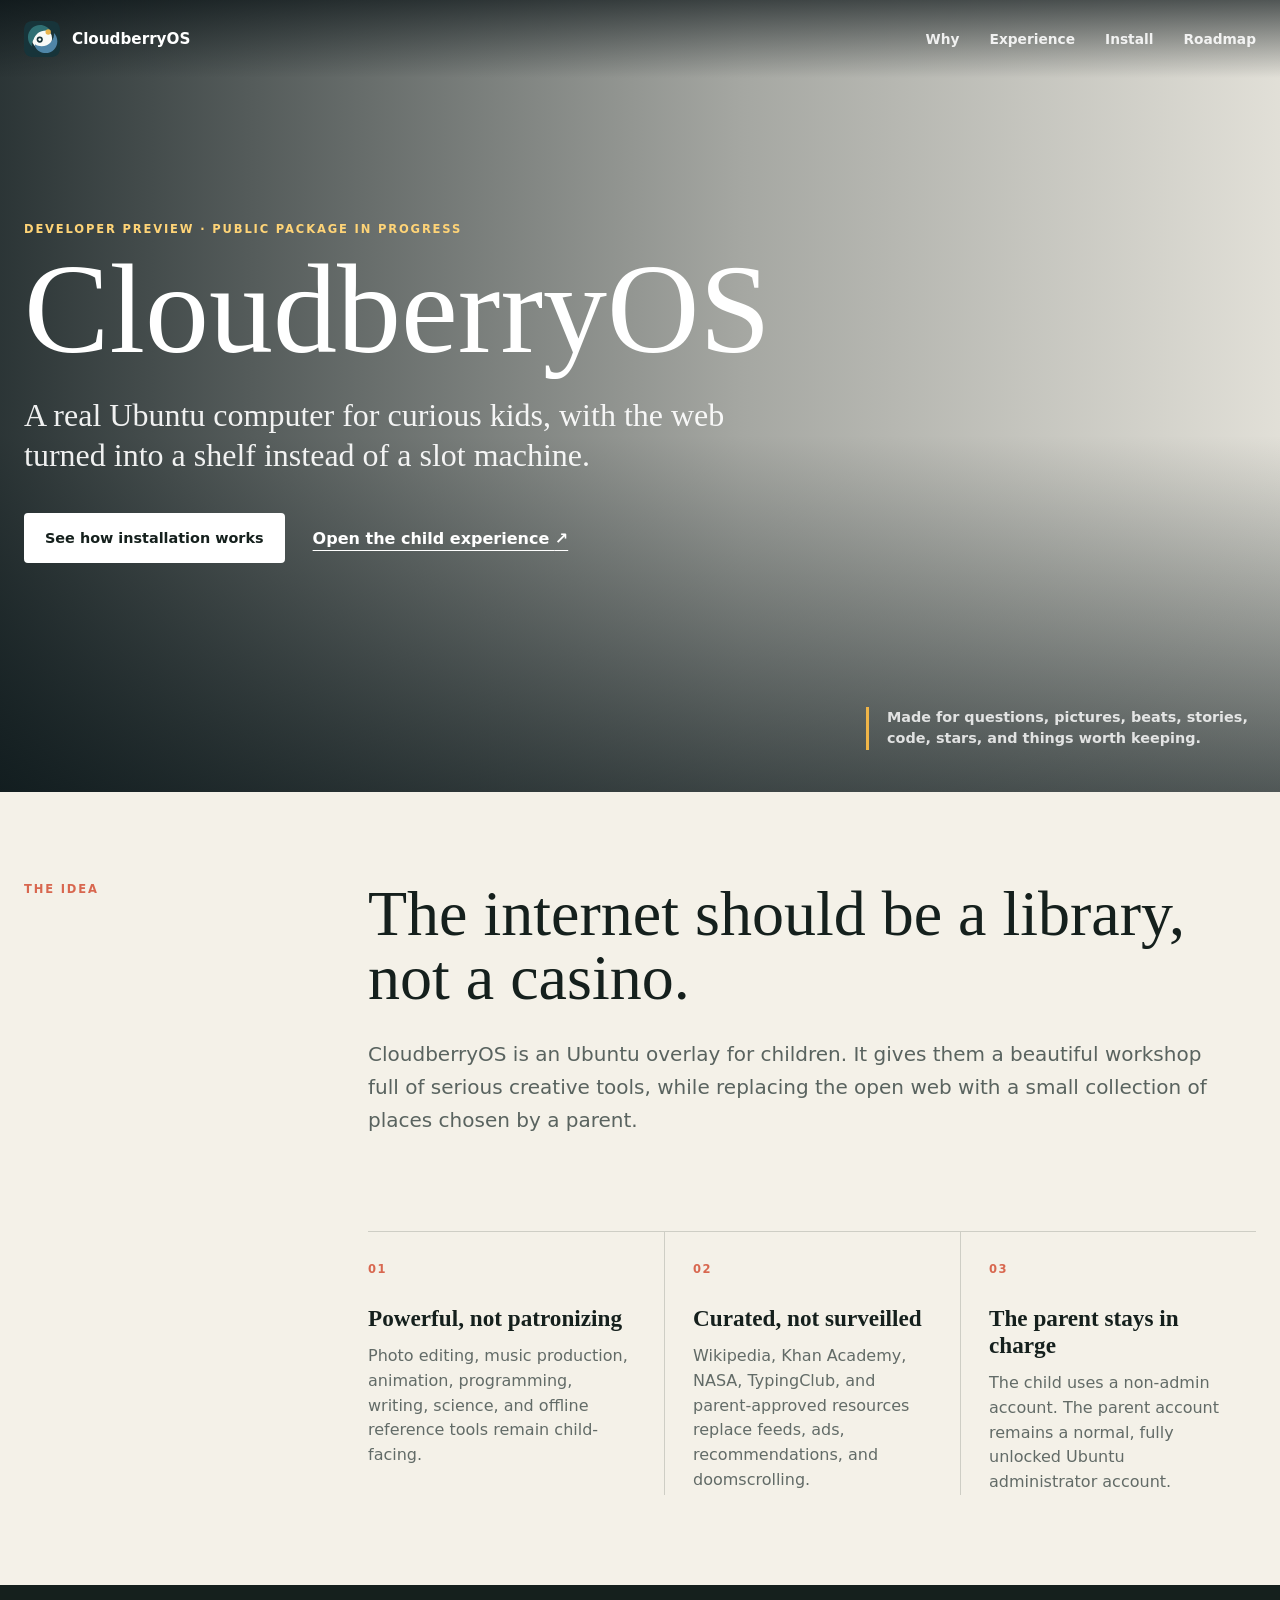
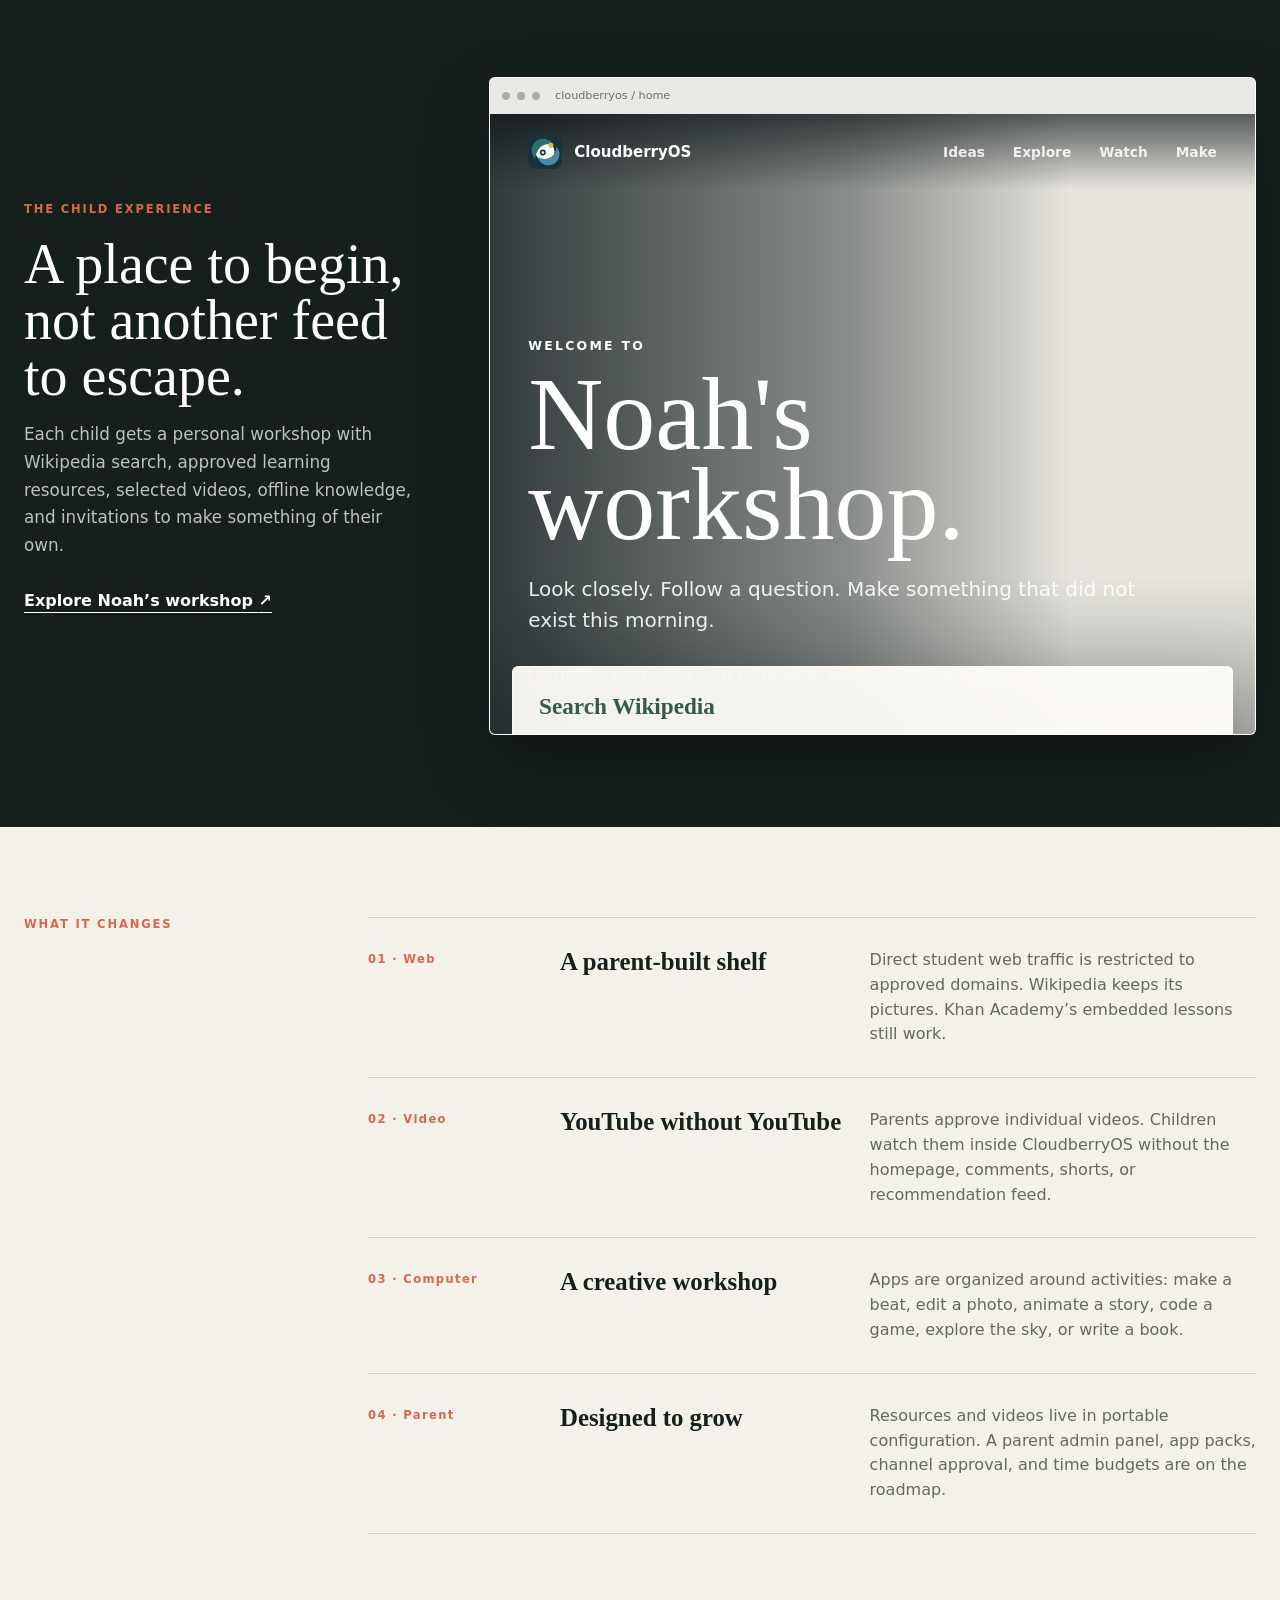
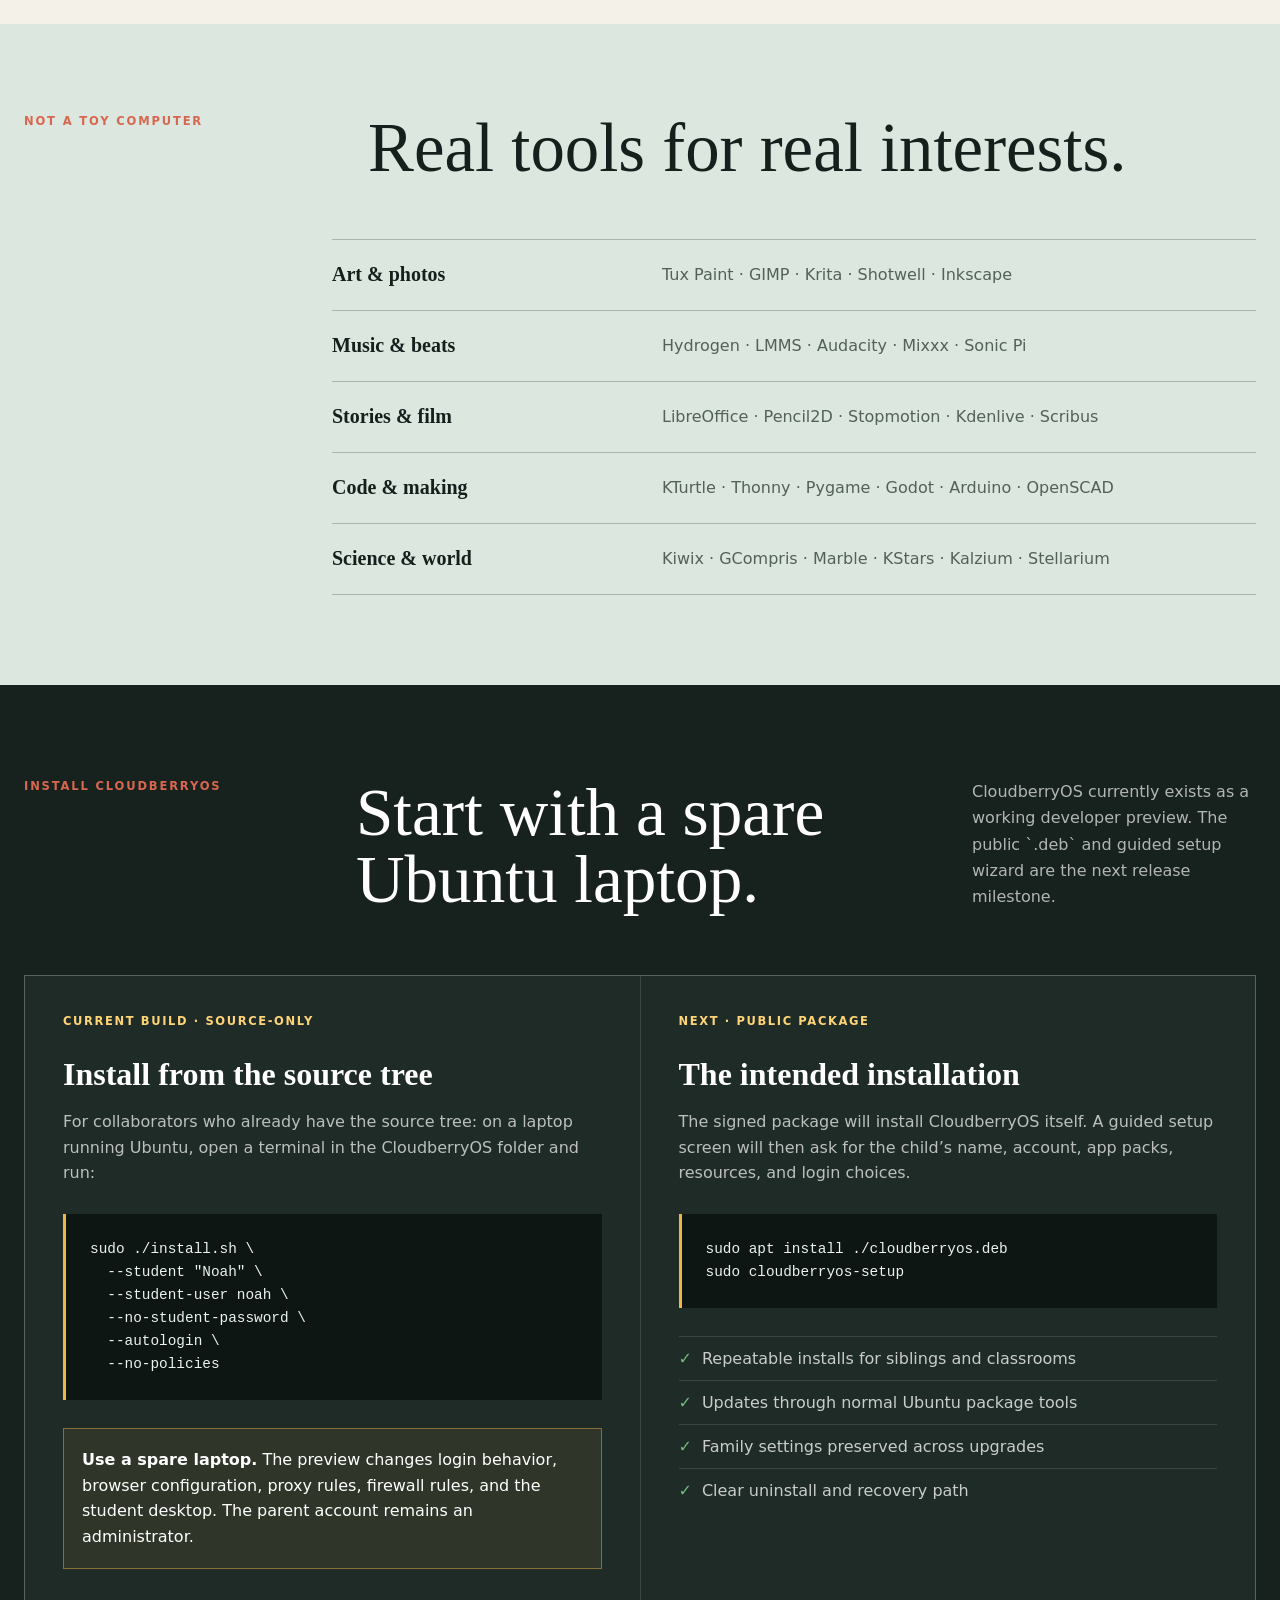
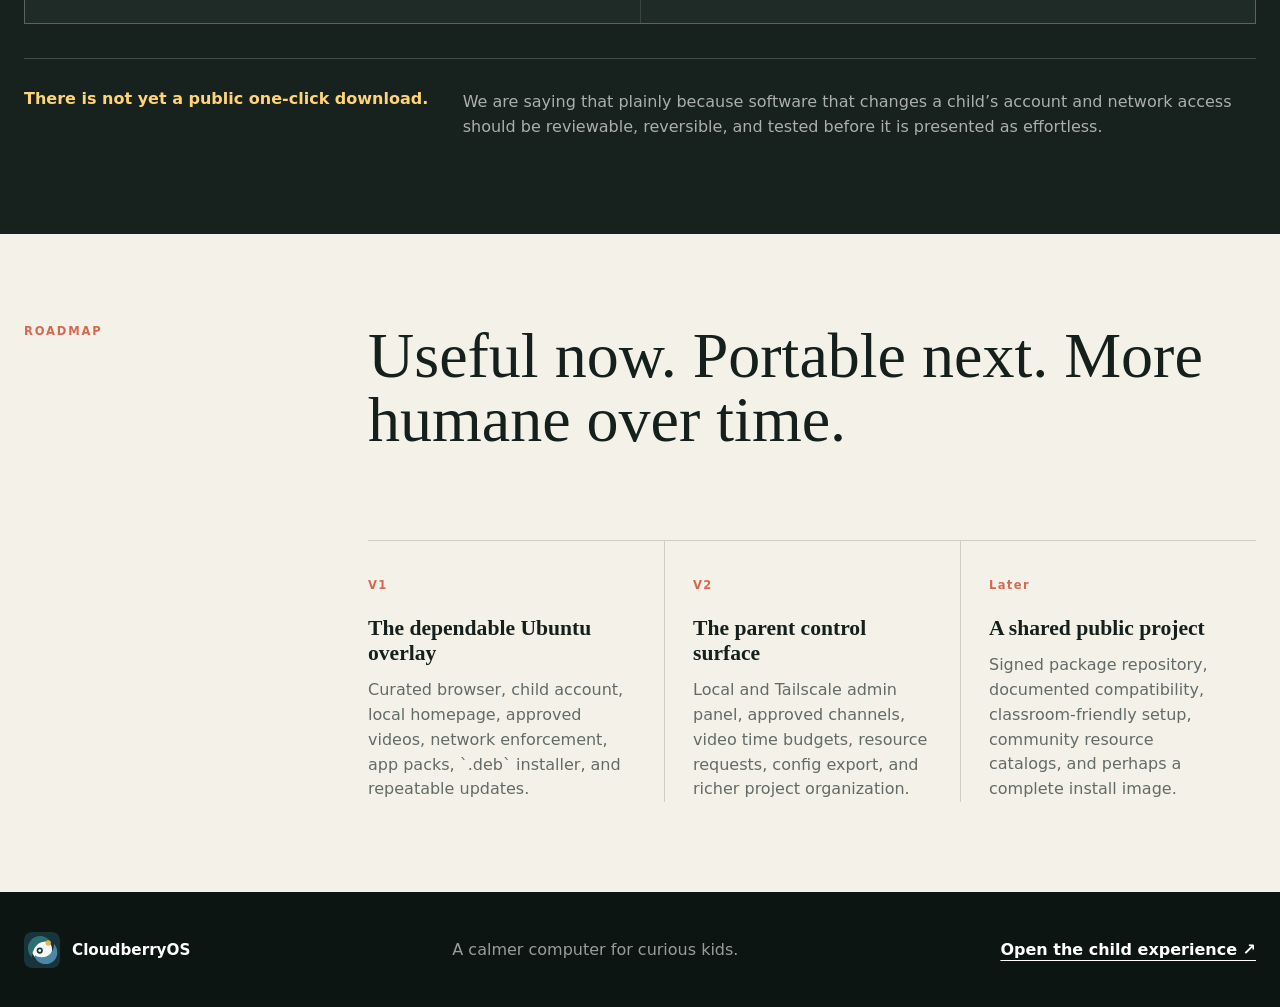
==== index.html @ 43adf55f "Publish CloudberryOS landing site to GitHub Pages (cloudberryos.org) Co-Authored-By: Claude Opus 4.8" ====
<!doctype html>
<html lang="en">
<head>
  <meta charset="utf-8" />
  <meta name="viewport" content="width=device-width, initial-scale=1" />
  <meta name="description" content="CloudberryOS turns Ubuntu into a calm, creative computer for children, with a curated web and a fully unlocked parent account." />
  <title>CloudberryOS — Ubuntu for curious kids</title>
  <link rel="stylesheet" href="/assets/cloudberryos-public.css" />
</head>
<body>
  <header class="hero" id="top">
    <nav class="nav" aria-label="Main navigation">
      <a class="brand" href="#top">
        <img src="/assets/icons/cloudberryos-browser.svg" alt="" />
        <span>CloudberryOS</span>
      </a>
      <div class="nav-links">
        <a href="#why">Why</a>
        <a href="#experience">Experience</a>
        <a href="#install">Install</a>
        <a href="#roadmap">Roadmap</a>
      </div>
    </nav>

    <div class="hero-copy">
      <p class="status">Developer preview · Public package in progress</p>
      <h1>CloudberryOS</h1>
      <p class="hero-lede">A real Ubuntu computer for curious kids, with the web turned into a shelf instead of a slot machine.</p>
      <div class="hero-actions">
        <a class="primary-action" href="#install">See how installation works</a>
        <a class="text-action" href="/home/index.html">Open the child experience <span aria-hidden="true">↗</span></a>
      </div>
    </div>

    <p class="hero-note">Made for questions, pictures, beats, stories, code, stars, and things worth keeping.</p>
  </header>

  <main>
    <section class="manifesto" id="why">
      <div class="section-label">The idea</div>
      <div class="manifesto-copy">
        <h2>The internet should be a library, not a casino.</h2>
        <p>CloudberryOS is an Ubuntu overlay for children. It gives them a beautiful workshop full of serious creative tools, while replacing the open web with a small collection of places chosen by a parent.</p>
      </div>
      <div class="principles">
        <article>
          <span>01</span>
          <h3>Powerful, not patronizing</h3>
          <p>Photo editing, music production, animation, programming, writing, science, and offline reference tools remain child-facing.</p>
        </article>
        <article>
          <span>02</span>
          <h3>Curated, not surveilled</h3>
          <p>Wikipedia, Khan Academy, NASA, TypingClub, and parent-approved resources replace feeds, ads, recommendations, and doomscrolling.</p>
        </article>
        <article>
          <span>03</span>
          <h3>The parent stays in charge</h3>
          <p>The child uses a non-admin account. The parent account remains a normal, fully unlocked Ubuntu administrator account.</p>
        </article>
      </div>
    </section>

    <section class="experience" id="experience">
      <div class="experience-copy">
        <p class="eyebrow">The child experience</p>
        <h2>A place to begin, not another feed to escape.</h2>
        <p>Each child gets a personal workshop with Wikipedia search, approved learning resources, selected videos, offline knowledge, and invitations to make something of their own.</p>
        <a href="/home/index.html">Explore Noah’s workshop <span aria-hidden="true">↗</span></a>
      </div>
      <div class="browser-preview" aria-label="Preview of the CloudberryOS child homepage">
        <div class="browser-bar" aria-hidden="true">
          <span></span><span></span><span></span>
          <p>cloudberryos / home</p>
        </div>
        <iframe src="/home/index.html" title="Noah's CloudberryOS workshop" loading="lazy"></iframe>
      </div>
    </section>

    <section class="what-it-does">
      <div class="section-label">What it changes</div>
      <div class="feature-rows">
        <article>
          <p>01 · Web</p>
          <h3>A parent-built shelf</h3>
          <span>Direct student web traffic is restricted to approved domains. Wikipedia keeps its pictures. Khan Academy’s embedded lessons still work.</span>
        </article>
        <article>
          <p>02 · Video</p>
          <h3>YouTube without YouTube</h3>
          <span>Parents approve individual videos. Children watch them inside CloudberryOS without the homepage, comments, shorts, or recommendation feed.</span>
        </article>
        <article>
          <p>03 · Computer</p>
          <h3>A creative workshop</h3>
          <span>Apps are organized around activities: make a beat, edit a photo, animate a story, code a game, explore the sky, or write a book.</span>
        </article>
        <article>
          <p>04 · Parent</p>
          <h3>Designed to grow</h3>
          <span>Resources and videos live in portable configuration. A parent admin panel, app packs, channel approval, and time budgets are on the roadmap.</span>
        </article>
      </div>
    </section>

    <section class="apps">
      <div class="apps-heading">
        <p class="eyebrow">Not a toy computer</p>
        <h2>Real tools for real interests.</h2>
      </div>
      <div class="app-groups">
        <div><span>Art & photos</span><p>Tux Paint · GIMP · Krita · Shotwell · Inkscape</p></div>
        <div><span>Music & beats</span><p>Hydrogen · LMMS · Audacity · Mixxx · Sonic Pi</p></div>
        <div><span>Stories & film</span><p>LibreOffice · Pencil2D · Stopmotion · Kdenlive · Scribus</p></div>
        <div><span>Code & making</span><p>KTurtle · Thonny · Pygame · Godot · Arduino · OpenSCAD</p></div>
        <div><span>Science & world</span><p>Kiwix · GCompris · Marble · KStars · Kalzium · Stellarium</p></div>
      </div>
    </section>

    <section class="install" id="install">
      <div class="install-heading">
        <p class="eyebrow">Install CloudberryOS</p>
        <h2>Start with a spare Ubuntu laptop.</h2>
        <p>CloudberryOS currently exists as a working developer preview. The public `.deb` and guided setup wizard are the next release milestone.</p>
      </div>

      <div class="install-grid">
        <article class="available-now">
          <div class="install-state">Current build · Source-only</div>
          <h3>Install from the source tree</h3>
          <p>For collaborators who already have the source tree: on a laptop running Ubuntu, open a terminal in the CloudberryOS folder and run:</p>
          <pre><code>sudo ./install.sh \
  --student "Noah" \
  --student-user noah \
  --no-student-password \
  --autologin \
  --no-policies</code></pre>
          <p class="warning"><strong>Use a spare laptop.</strong> The preview changes login behavior, browser configuration, proxy rules, firewall rules, and the student desktop. The parent account remains an administrator.</p>
        </article>

        <article class="package-next">
          <div class="install-state">Next · Public package</div>
          <h3>The intended installation</h3>
          <p>The signed package will install CloudberryOS itself. A guided setup screen will then ask for the child’s name, account, app packs, resources, and login choices.</p>
          <pre><code>sudo apt install ./cloudberryos.deb
sudo cloudberryos-setup</code></pre>
          <ul>
            <li>Repeatable installs for siblings and classrooms</li>
            <li>Updates through normal Ubuntu package tools</li>
            <li>Family settings preserved across upgrades</li>
            <li>Clear uninstall and recovery path</li>
          </ul>
        </article>
      </div>

      <div class="install-truth">
        <strong>There is not yet a public one-click download.</strong>
        <span>We are saying that plainly because software that changes a child’s account and network access should be reviewable, reversible, and tested before it is presented as effortless.</span>
      </div>
    </section>

    <section class="roadmap" id="roadmap">
      <div class="section-label">Roadmap</div>
      <div class="roadmap-intro">
        <h2>Useful now. Portable next. More humane over time.</h2>
      </div>
      <div class="roadmap-columns">
        <article>
          <p>V1</p>
          <h3>The dependable Ubuntu overlay</h3>
          <span>Curated browser, child account, local homepage, approved videos, network enforcement, app packs, `.deb` installer, and repeatable updates.</span>
        </article>
        <article>
          <p>V2</p>
          <h3>The parent control surface</h3>
          <span>Local and Tailscale admin panel, approved channels, video time budgets, resource requests, config export, and richer project organization.</span>
        </article>
        <article>
          <p>Later</p>
          <h3>A shared public project</h3>
          <span>Signed package repository, documented compatibility, classroom-friendly setup, community resource catalogs, and perhaps a complete install image.</span>
        </article>
      </div>
    </section>
  </main>

  <footer>
    <a class="brand" href="#top">
      <img src="/assets/icons/cloudberryos-browser.svg" alt="" />
      <span>CloudberryOS</span>
    </a>
    <p>A calmer computer for curious kids.</p>
    <a href="/home/index.html">Open the child experience ↗</a>
  </footer>
</body>
</html>
---- assets/cloudberryos-public.css ----
:root {
  --ink: #15201d;
  --paper: #f4f1e8;
  --cream: #fffdf7;
  --forest: #315642;
  --lake: #176b78;
  --sun: #f0b548;
  --coral: #d8674f;
  --berry: #963f5d;
  --line: rgba(21, 32, 29, 0.17);
}

* { box-sizing: border-box; }
html { scroll-behavior: smooth; }
body {
  margin: 0;
  color: var(--ink);
  background: var(--paper);
  font-family: Inter, "Aptos", "Segoe UI", system-ui, sans-serif;
}
a { color: inherit; }

.hero {
  position: relative;
  min-height: 88vh;
  color: #fff;
  background:
    linear-gradient(90deg, rgba(5, 17, 20, 0.84), rgba(5, 17, 20, 0.33) 58%, rgba(5, 17, 20, 0.08)),
    linear-gradient(0deg, rgba(5, 17, 20, 0.66), transparent 45%),
    url("cloudberryos-wallpaper-3840.png") center / cover;
}

.nav {
  display: flex;
  align-items: center;
  justify-content: space-between;
  gap: 32px;
  min-height: 78px;
  padding: 0 max(24px, calc((100% - 1320px) / 2));
  background: linear-gradient(180deg, rgba(4, 13, 16, 0.65), transparent);
}

.brand {
  display: inline-flex;
  align-items: center;
  gap: 12px;
  font-size: 0.95rem;
  font-weight: 850;
  text-decoration: none;
}
.brand img { width: 36px; height: 36px; border-radius: 7px; }
.nav-links { display: flex; gap: 30px; }
.nav-links a {
  color: rgba(255, 255, 255, 0.88);
  font-size: 0.86rem;
  font-weight: 750;
  text-decoration: none;
}
.nav-links a:hover,
.nav-links a:focus-visible { color: #fff; text-decoration: underline; text-underline-offset: 6px; }

.hero-copy {
  width: min(1320px, calc(100% - 48px));
  margin: 0 auto;
  padding: 16vh 0 15vh;
}
.status,
.eyebrow,
.section-label {
  margin: 0;
  color: var(--coral);
  font-size: 0.72rem;
  font-weight: 900;
  text-transform: uppercase;
  letter-spacing: 0.16em;
}
.hero .status { color: #ffd477; }
h1,
h2,
h3 { letter-spacing: 0; }
h1 {
  margin: 18px 0 0;
  font-family: Georgia, "Times New Roman", serif;
  font-size: 8rem;
  font-weight: 500;
  line-height: 0.87;
}
.hero-lede {
  max-width: 720px;
  margin: 30px 0 0;
  color: rgba(255, 255, 255, 0.92);
  font-family: Georgia, "Times New Roman", serif;
  font-size: 2rem;
  line-height: 1.25;
}
.hero-actions { display: flex; align-items: center; gap: 28px; margin-top: 38px; }
.primary-action {
  display: inline-flex;
  align-items: center;
  min-height: 50px;
  padding: 0 19px;
  border: 2px solid #fff;
  border-radius: 4px;
  color: var(--ink);
  background: #fff;
  font-size: 0.9rem;
  font-weight: 850;
  text-decoration: none;
}
.primary-action:hover,
.primary-action:focus-visible { color: #fff; background: var(--berry); border-color: var(--berry); }
.text-action { color: #fff; font-weight: 800; text-decoration: underline; text-underline-offset: 6px; }
.hero-note {
  position: absolute;
  right: max(24px, calc((100% - 1320px) / 2));
  bottom: 42px;
  max-width: 390px;
  margin: 0;
  padding-left: 18px;
  border-left: 3px solid var(--sun);
  color: rgba(255, 255, 255, 0.82);
  font-size: 0.9rem;
  font-weight: 700;
  line-height: 1.5;
}

.manifesto,
.what-it-does,
.roadmap {
  width: min(1320px, calc(100% - 48px));
  margin: 0 auto;
  padding: 90px 0;
}
.manifesto {
  display: grid;
  grid-template-columns: 0.25fr 0.75fr;
  gap: 48px;
}
.manifesto-copy h2,
.apps-heading h2,
.install-heading h2,
.roadmap-intro h2,
.experience-copy h2 {
  margin: 0;
  font-family: Georgia, "Times New Roman", serif;
  font-size: 4rem;
  font-weight: 500;
  line-height: 1;
}
.manifesto-copy > p {
  max-width: 850px;
  margin: 28px 0 0;
  color: #59635f;
  font-size: 1.25rem;
  line-height: 1.65;
}
.principles {
  grid-column: 2;
  display: grid;
  grid-template-columns: repeat(3, 1fr);
  margin-top: 46px;
  border-top: 1px solid var(--line);
}
.principles article { padding: 26px 28px 0 0; }
.principles article + article { padding-left: 28px; border-left: 1px solid var(--line); }
.principles span,
.feature-rows article > p,
.roadmap-columns article > p {
  color: var(--coral);
  font-size: 0.72rem;
  font-weight: 900;
  letter-spacing: 0.12em;
}
.principles h3 { margin: 28px 0 12px; font-family: Georgia, serif; font-size: 1.45rem; }
.principles p { margin: 0; color: #626b67; line-height: 1.55; }

.experience {
  display: grid;
  grid-template-columns: minmax(300px, 0.34fr) minmax(0, 0.66fr);
  gap: 70px;
  align-items: center;
  padding: 92px max(24px, calc((100% - 1320px) / 2));
  color: #fff;
  background: var(--ink);
}
.experience-copy h2 { margin-top: 20px; font-size: 3.5rem; }
.experience-copy > p:not(.eyebrow) { color: rgba(255, 255, 255, 0.72); font-size: 1.05rem; line-height: 1.65; }
.experience-copy > a { display: inline-block; margin-top: 14px; color: #fff; font-weight: 800; text-underline-offset: 6px; }
.browser-preview { overflow: hidden; border: 1px solid rgba(255, 255, 255, 0.25); border-radius: 6px; background: #fff; box-shadow: 0 28px 70px rgba(0, 0, 0, 0.32); }
.browser-bar { display: flex; align-items: center; gap: 7px; height: 36px; padding: 0 12px; color: #69716d; background: #e8e9e5; }
.browser-bar span { width: 8px; height: 8px; border-radius: 50%; background: #a8ada9; }
.browser-bar p { margin: 0 0 0 8px; font-size: 0.7rem; }
.browser-preview iframe { display: block; width: 100%; height: 620px; border: 0; background: var(--paper); }

.what-it-does { display: grid; grid-template-columns: 0.25fr 0.75fr; gap: 48px; }
.feature-rows { border-top: 1px solid var(--line); }
.feature-rows article { display: grid; grid-template-columns: 0.2fr 0.34fr 0.46fr; gap: 24px; padding: 30px 0; border-bottom: 1px solid var(--line); }
.feature-rows article > p { margin: 4px 0 0; }
.feature-rows h3 { margin: 0; font-family: Georgia, serif; font-size: 1.55rem; }
.feature-rows span { color: #606964; line-height: 1.55; }

.apps { padding: 90px max(24px, calc((100% - 1320px) / 2)); background: #dce7df; }
.apps-heading { display: grid; grid-template-columns: 0.25fr 0.75fr; gap: 48px; }
.apps-heading h2 { font-size: 4.3rem; }
.app-groups { margin: 56px 0 0 25%; border-top: 1px solid rgba(21, 32, 29, 0.25); }
.app-groups div { display: grid; grid-template-columns: 0.34fr 0.66fr; gap: 24px; padding: 23px 0; border-bottom: 1px solid rgba(21, 32, 29, 0.25); }
.app-groups span { font-family: Georgia, serif; font-size: 1.25rem; font-weight: 650; }
.app-groups p { margin: 0; color: #526159; line-height: 1.5; }

.install { padding: 94px max(24px, calc((100% - 1320px) / 2)); color: #fff; background: #17211e; }
.install-heading { display: grid; grid-template-columns: 0.25fr 0.5fr 0.25fr; gap: 48px; }
.install-heading h2 { grid-column: 2; font-size: 4.2rem; }
.install-heading > p:last-child { margin: 0; color: rgba(255, 255, 255, 0.67); line-height: 1.65; }
.install-grid { display: grid; grid-template-columns: 1fr 1fr; gap: 1px; margin-top: 62px; background: rgba(255, 255, 255, 0.16); border: 1px solid rgba(255, 255, 255, 0.16); }
.install-grid article { padding: 38px; background: #1e2b27; }
.install-state { color: #ffd477; font-size: 0.72rem; font-weight: 900; text-transform: uppercase; letter-spacing: 0.14em; }
.install-grid h3 { margin: 28px 0 14px; font-family: Georgia, serif; font-size: 2rem; }
.install-grid article > p { color: rgba(255, 255, 255, 0.7); line-height: 1.6; }
pre { overflow-x: auto; margin: 28px 0; padding: 24px; border-left: 3px solid var(--sun); color: #eaf4ee; background: #0e1614; font-size: 0.9rem; line-height: 1.6; }
.warning { padding: 18px; border: 1px solid rgba(240, 181, 72, 0.45); color: #fff !important; background: rgba(240, 181, 72, 0.08); }
.package-next ul { margin: 26px 0 0; padding: 0; list-style: none; }
.package-next li { padding: 12px 0; border-top: 1px solid rgba(255, 255, 255, 0.13); color: rgba(255, 255, 255, 0.76); }
.package-next li::before { content: "✓"; margin-right: 10px; color: #73b981; }
.install-truth { display: grid; grid-template-columns: 0.34fr 0.66fr; gap: 30px; margin-top: 34px; padding-top: 30px; border-top: 1px solid rgba(255, 255, 255, 0.19); }
.install-truth strong { color: #ffd477; }
.install-truth span { color: rgba(255, 255, 255, 0.64); line-height: 1.6; }

.roadmap { display: grid; grid-template-columns: 0.25fr 0.75fr; gap: 48px; }
.roadmap-intro h2 { max-width: 850px; }
.roadmap-columns { grid-column: 2; display: grid; grid-template-columns: repeat(3, 1fr); margin-top: 40px; border-top: 1px solid var(--line); }
.roadmap-columns article { padding: 26px 28px 0 0; }
.roadmap-columns article + article { padding-left: 28px; border-left: 1px solid var(--line); }
.roadmap-columns h3 { margin: 24px 0 12px; font-family: Georgia, serif; font-size: 1.35rem; }
.roadmap-columns span { color: #626b67; line-height: 1.55; }

footer { display: flex; align-items: center; justify-content: space-between; gap: 24px; padding: 32px max(24px, calc((100% - 1320px) / 2)); color: #fff; background: #0d1513; }
footer p { color: rgba(255, 255, 255, 0.58); }
footer > a:last-child { font-weight: 750; text-underline-offset: 5px; }

@media (max-width: 900px) {
  h1 { font-size: 6rem; }
  .hero-lede { font-size: 1.65rem; }
  .manifesto,
  .what-it-does,
  .roadmap,
  .experience,
  .install-heading,
  .apps-heading { grid-template-columns: 1fr; }
  .manifesto-copy h2,
  .apps-heading h2,
  .install-heading h2,
  .roadmap-intro h2 { font-size: 3.3rem; }
  .principles,
  .roadmap-columns { grid-column: 1; }
  .experience { gap: 46px; }
  .browser-preview iframe { height: 520px; }
  .feature-rows article { grid-template-columns: 0.2fr 0.8fr; }
  .feature-rows article span { grid-column: 2; }
  .app-groups { margin-left: 0; }
  .install-heading h2 { grid-column: 1; }
  .install-grid { grid-template-columns: 1fr; }
}

@media (max-width: 620px) {
  .nav { min-height: 68px; padding-inline: 16px; }
  .nav-links { gap: 16px; }
  .nav-links a:nth-child(1),
  .nav-links a:nth-child(2) { display: none; }
  .hero { min-height: 820px; background-position: 65% center; }
  .hero-copy { width: calc(100% - 32px); padding: 120px 0 210px; }
  h1 { font-size: 4.2rem; }
  .hero-lede { font-size: 1.35rem; }
  .hero-actions { align-items: flex-start; flex-direction: column; gap: 20px; }
  .hero-note { right: 16px; bottom: 26px; left: 16px; }
  .manifesto,
  .what-it-does,
  .roadmap { width: calc(100% - 32px); padding: 62px 0; }
  .manifesto-copy h2,
  .apps-heading h2,
  .install-heading h2,
  .roadmap-intro h2,
  .experience-copy h2 { font-size: 2.55rem; }
  .manifesto-copy > p { font-size: 1.05rem; }
  .principles,
  .roadmap-columns { grid-template-columns: 1fr; }
  .principles article,
  .principles article + article,
  .roadmap-columns article,
  .roadmap-columns article + article { padding: 28px 0; border-left: 0; border-bottom: 1px solid var(--line); }
  .experience,
  .apps,
  .install { padding: 62px 16px; }
  .browser-preview iframe { height: 480px; }
  .feature-rows article { grid-template-columns: 1fr; }
  .feature-rows article span { grid-column: 1; }
  .app-groups div { grid-template-columns: 1fr; gap: 8px; }
  .install-grid article { padding: 26px 20px; }
  pre { padding: 18px 15px; font-size: 0.75rem; }
  .install-truth { grid-template-columns: 1fr; }
  footer { align-items: flex-start; flex-direction: column; }
}

@media (prefers-reduced-motion: reduce) {
  html { scroll-behavior: auto; }
}
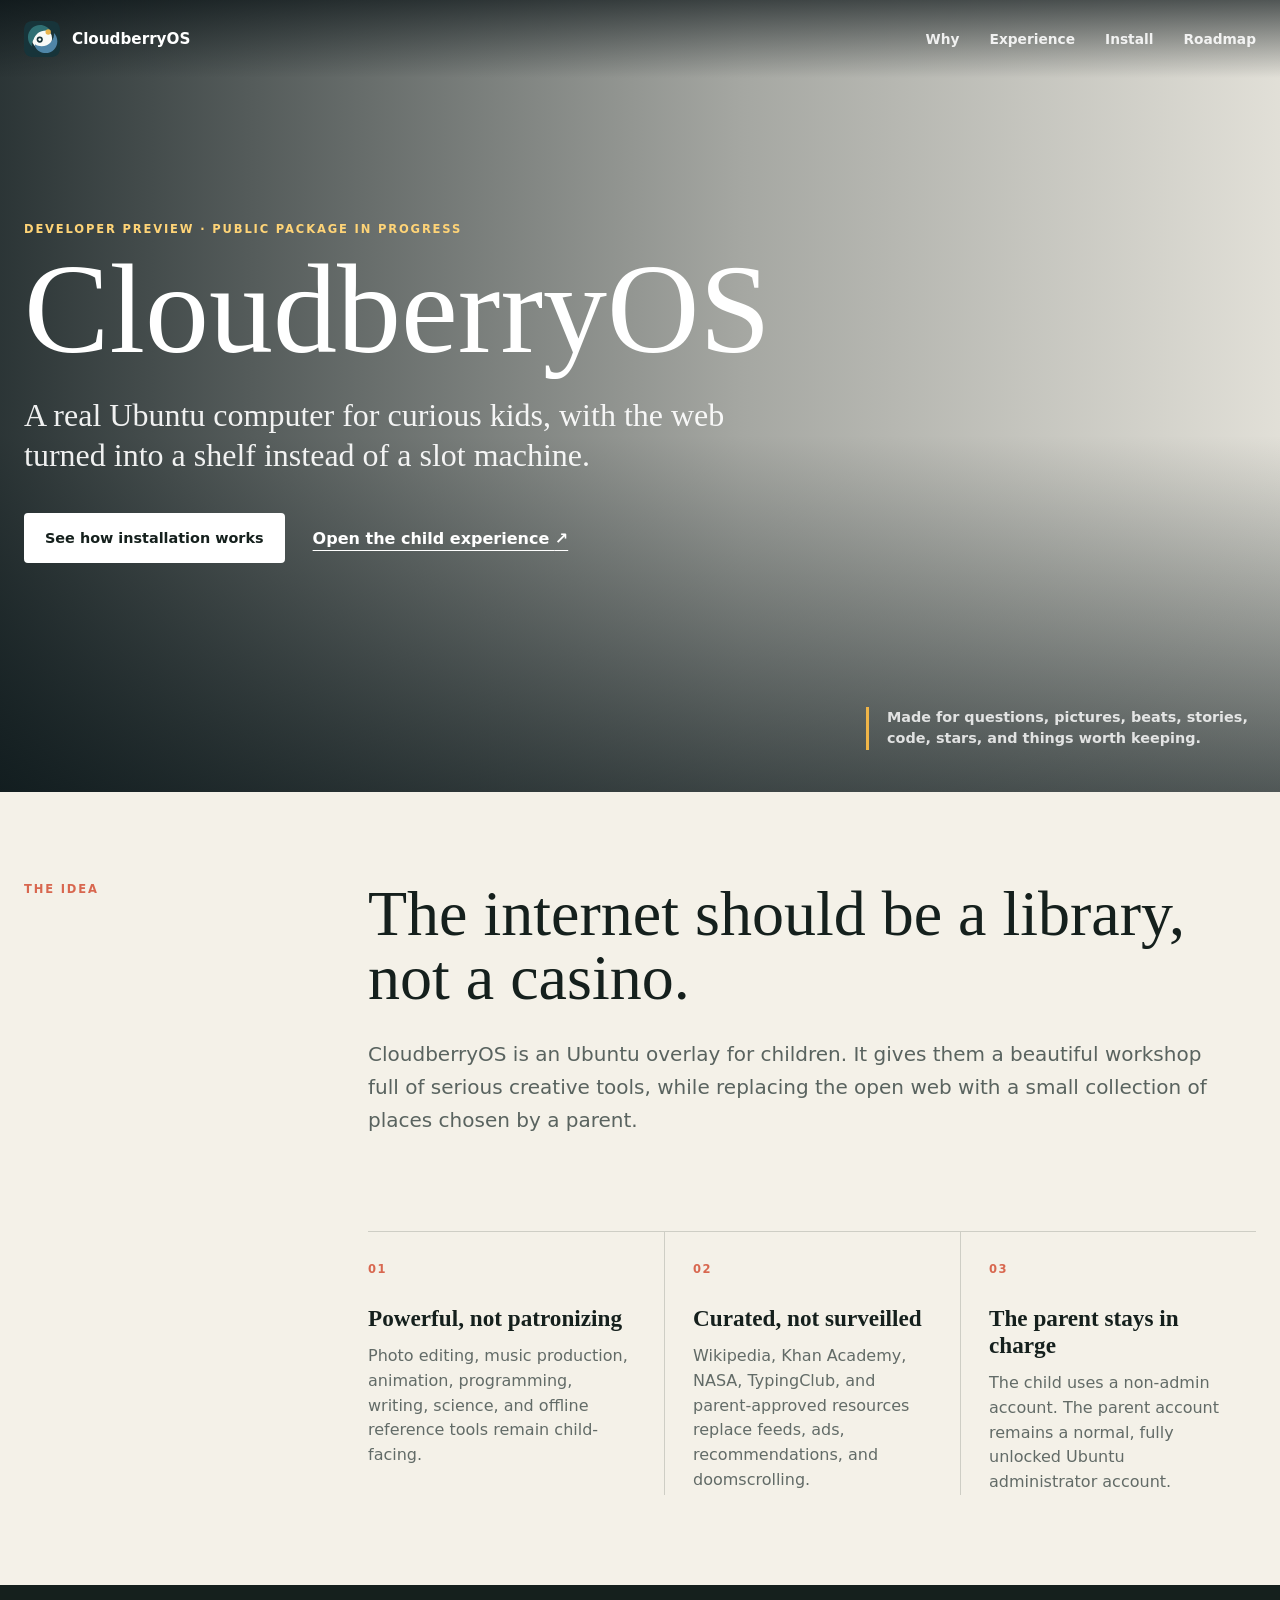
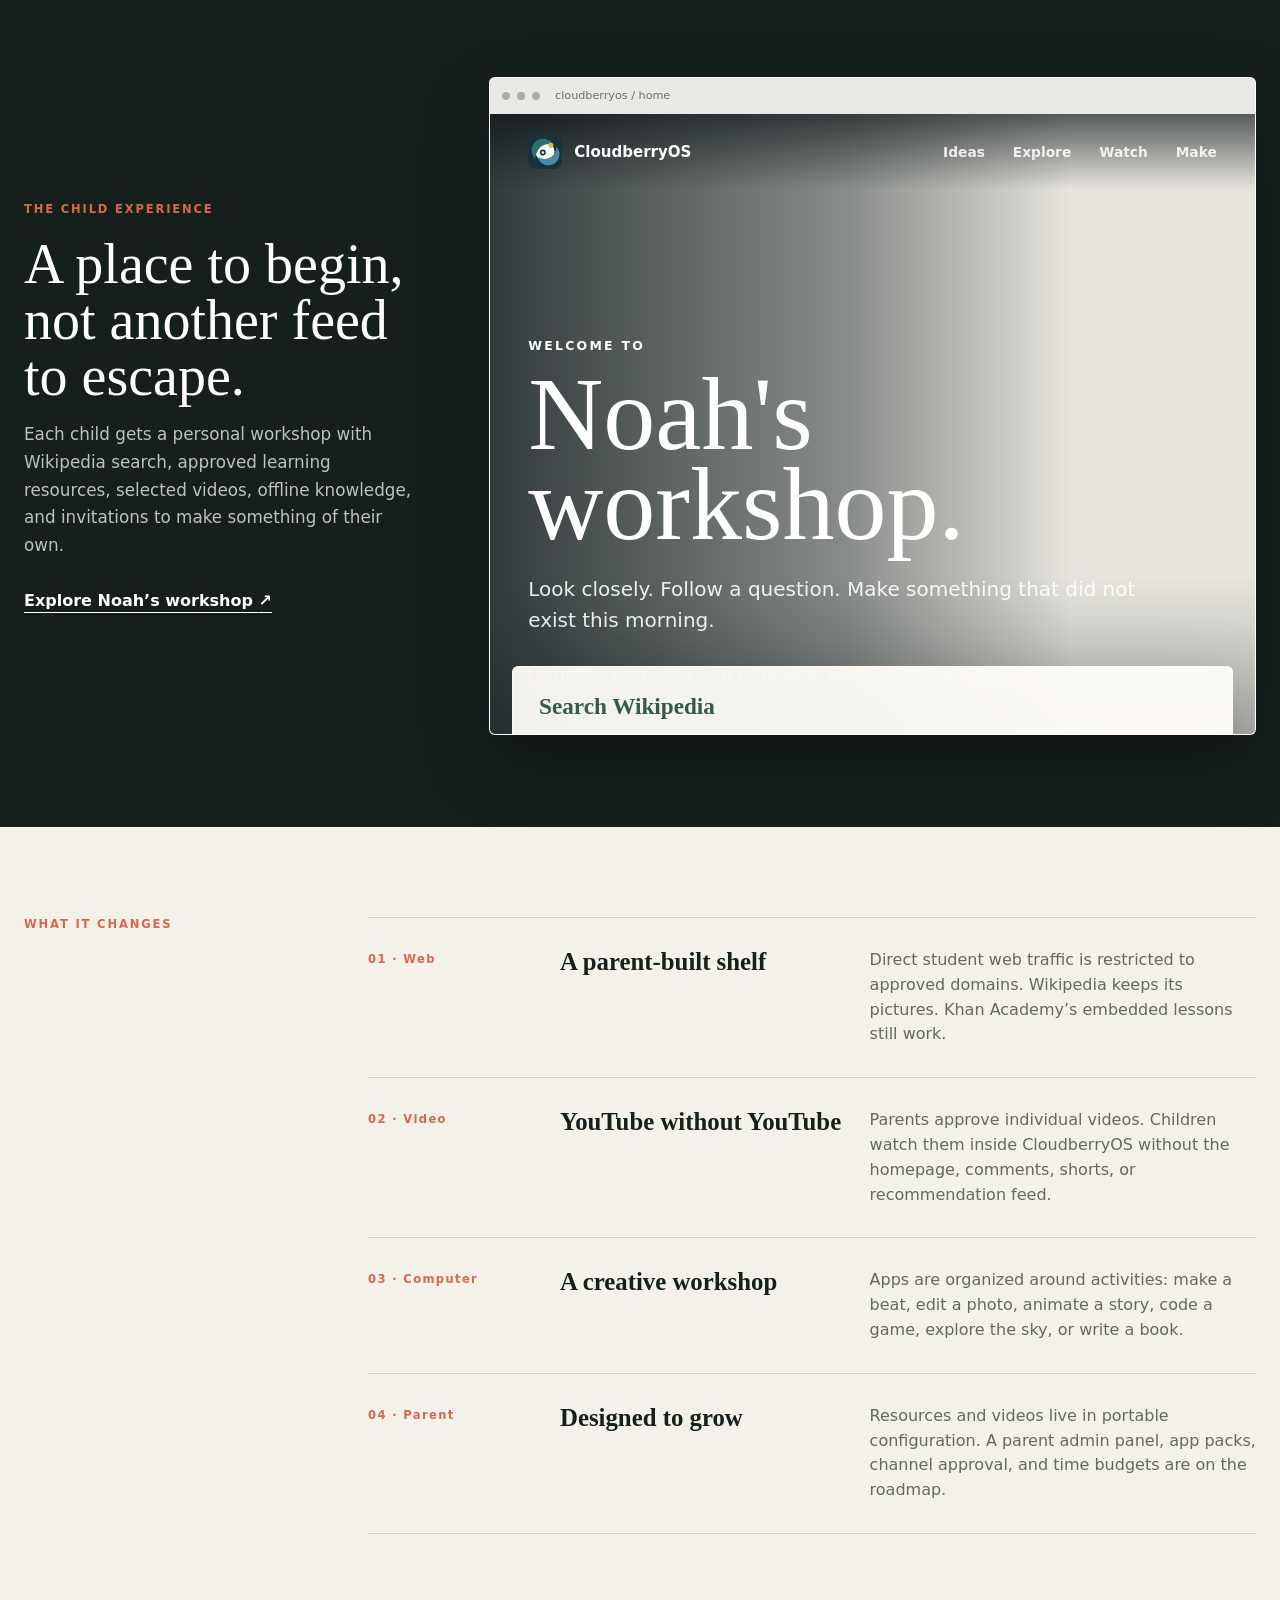
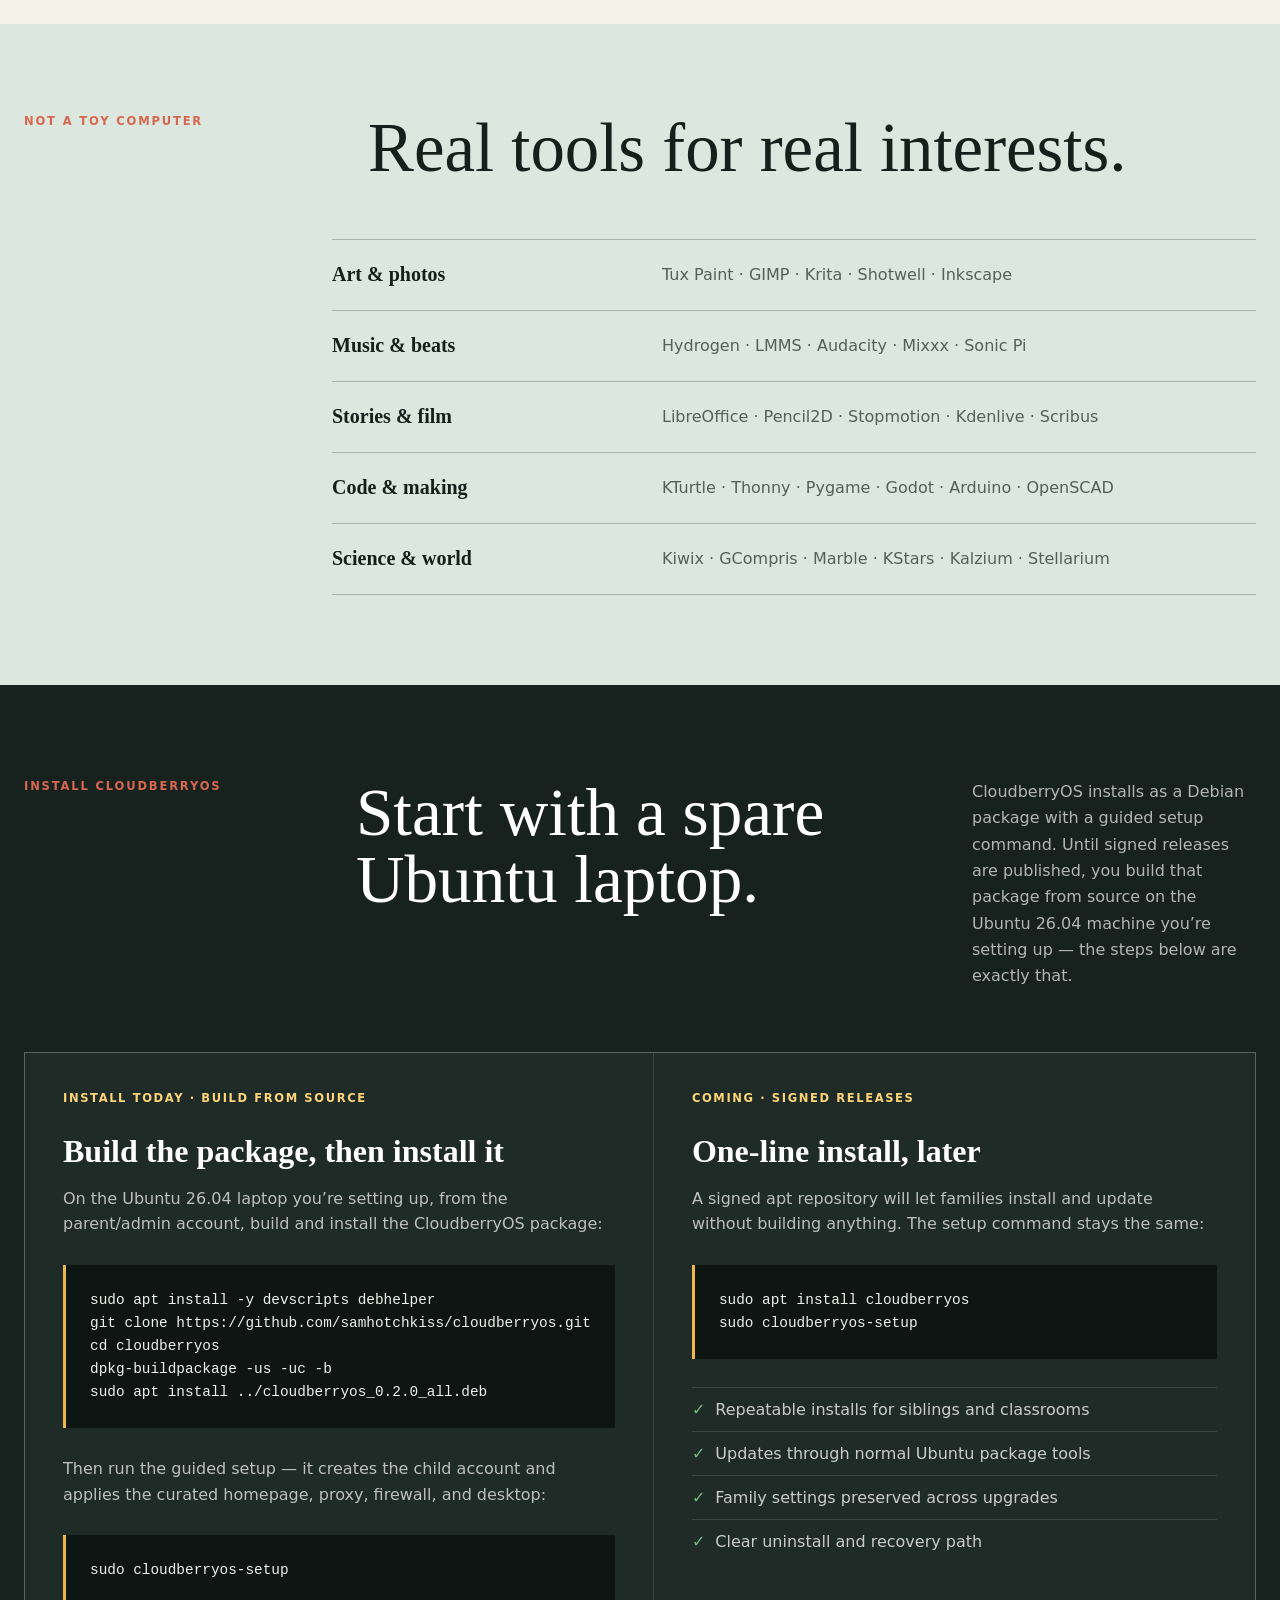
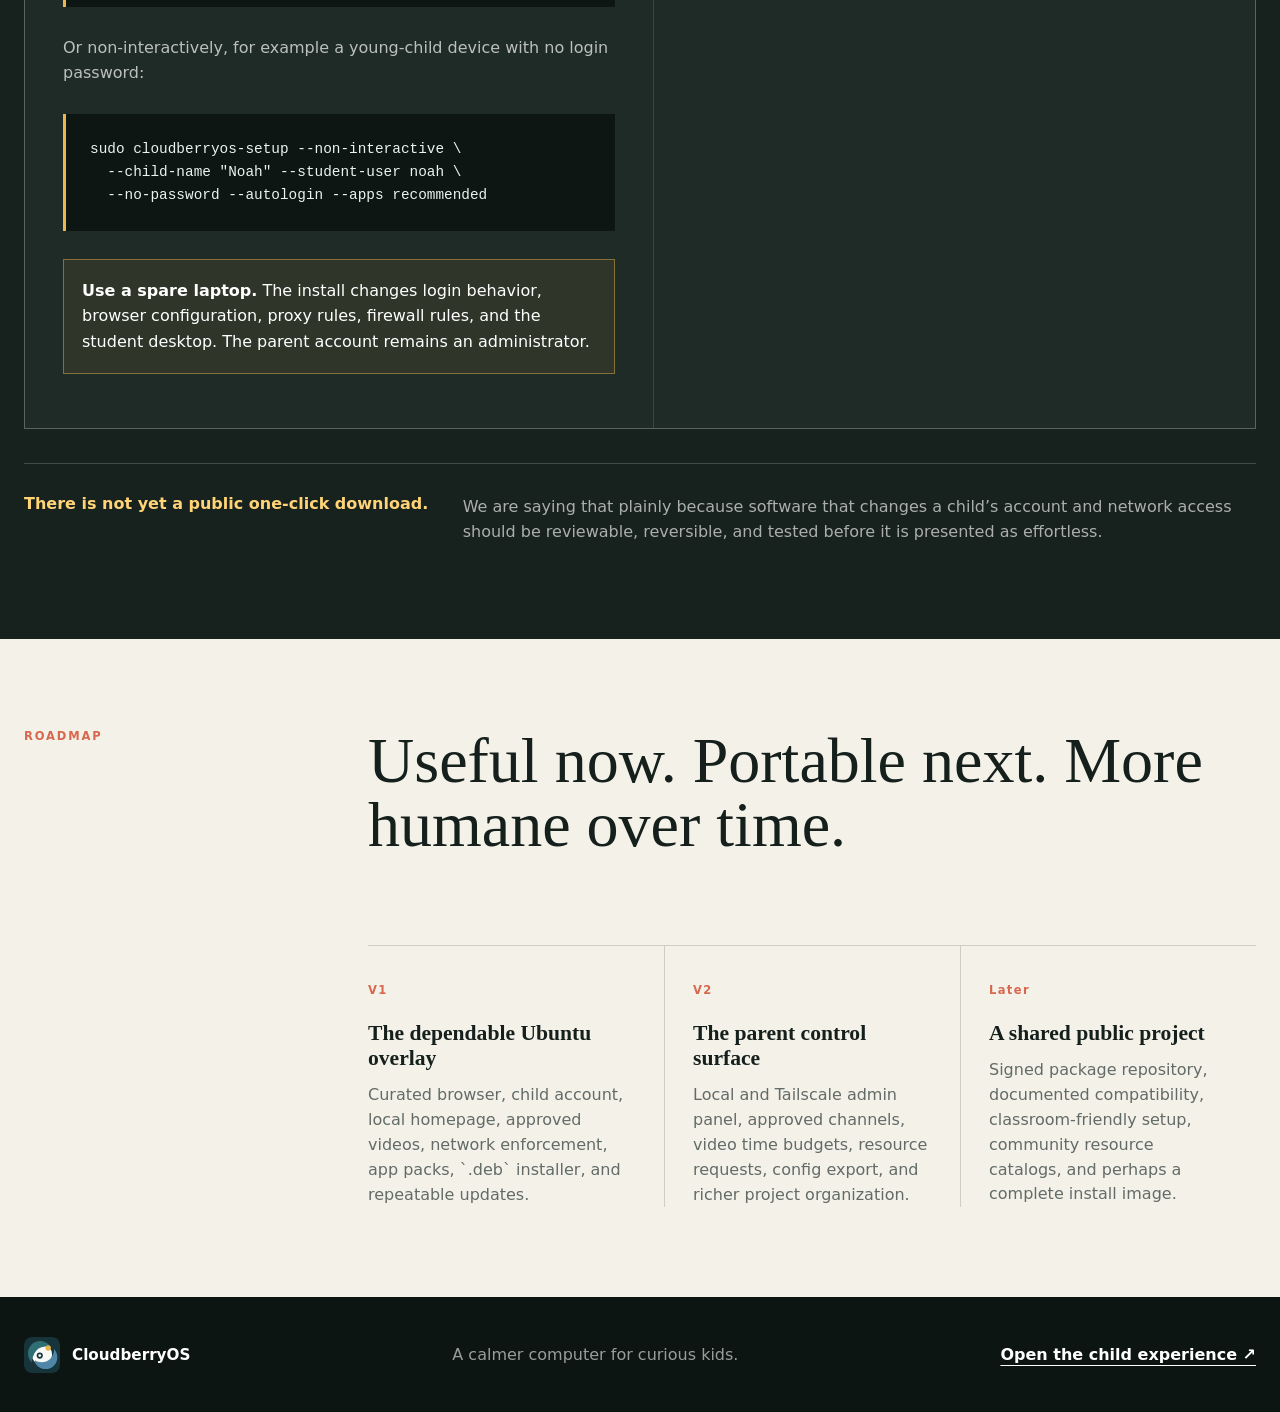
==== commit e71e982a: "Redeploy site: corrected 0.2.0 install instructions Co-Authored-By: Claude Opus 4.8 (1M context) <no" ====
--- a/index.html
+++ b/index.html
@@ -121,28 +121,33 @@
       <div class="install-heading">
         <p class="eyebrow">Install CloudberryOS</p>
         <h2>Start with a spare Ubuntu laptop.</h2>
-        <p>CloudberryOS currently exists as a working developer preview. The public `.deb` and guided setup wizard are the next release milestone.</p>
+        <p>CloudberryOS installs as a Debian package with a guided setup command. Until signed releases are published, you build that package from source on the Ubuntu 26.04 machine you’re setting up — the steps below are exactly that.</p>
       </div>
 
       <div class="install-grid">
         <article class="available-now">
-          <div class="install-state">Current build · Source-only</div>
-          <h3>Install from the source tree</h3>
-          <p>For collaborators who already have the source tree: on a laptop running Ubuntu, open a terminal in the CloudberryOS folder and run:</p>
-          <pre><code>sudo ./install.sh \
-  --student "Noah" \
-  --student-user noah \
-  --no-student-password \
-  --autologin \
-  --no-policies</code></pre>
-          <p class="warning"><strong>Use a spare laptop.</strong> The preview changes login behavior, browser configuration, proxy rules, firewall rules, and the student desktop. The parent account remains an administrator.</p>
+          <div class="install-state">Install today · Build from source</div>
+          <h3>Build the package, then install it</h3>
+          <p>On the Ubuntu 26.04 laptop you’re setting up, from the parent/admin account, build and install the CloudberryOS package:</p>
+          <pre><code>sudo apt install -y devscripts debhelper
+git clone https://github.com/samhotchkiss/cloudberryos.git
+cd cloudberryos
+dpkg-buildpackage -us -uc -b
+sudo apt install ../cloudberryos_0.2.0_all.deb</code></pre>
+          <p>Then run the guided setup — it creates the child account and applies the curated homepage, proxy, firewall, and desktop:</p>
+          <pre><code>sudo cloudberryos-setup</code></pre>
+          <p>Or non-interactively, for example a young-child device with no login password:</p>
+          <pre><code>sudo cloudberryos-setup --non-interactive \
+  --child-name "Noah" --student-user noah \
+  --no-password --autologin --apps recommended</code></pre>
+          <p class="warning"><strong>Use a spare laptop.</strong> The install changes login behavior, browser configuration, proxy rules, firewall rules, and the student desktop. The parent account remains an administrator.</p>
         </article>
 
         <article class="package-next">
-          <div class="install-state">Next · Public package</div>
-          <h3>The intended installation</h3>
-          <p>The signed package will install CloudberryOS itself. A guided setup screen will then ask for the child’s name, account, app packs, resources, and login choices.</p>
-          <pre><code>sudo apt install ./cloudberryos.deb
+          <div class="install-state">Coming · Signed releases</div>
+          <h3>One-line install, later</h3>
+          <p>A signed apt repository will let families install and update without building anything. The setup command stays the same:</p>
+          <pre><code>sudo apt install cloudberryos
 sudo cloudberryos-setup</code></pre>
           <ul>
             <li>Repeatable installs for siblings and classrooms</li>
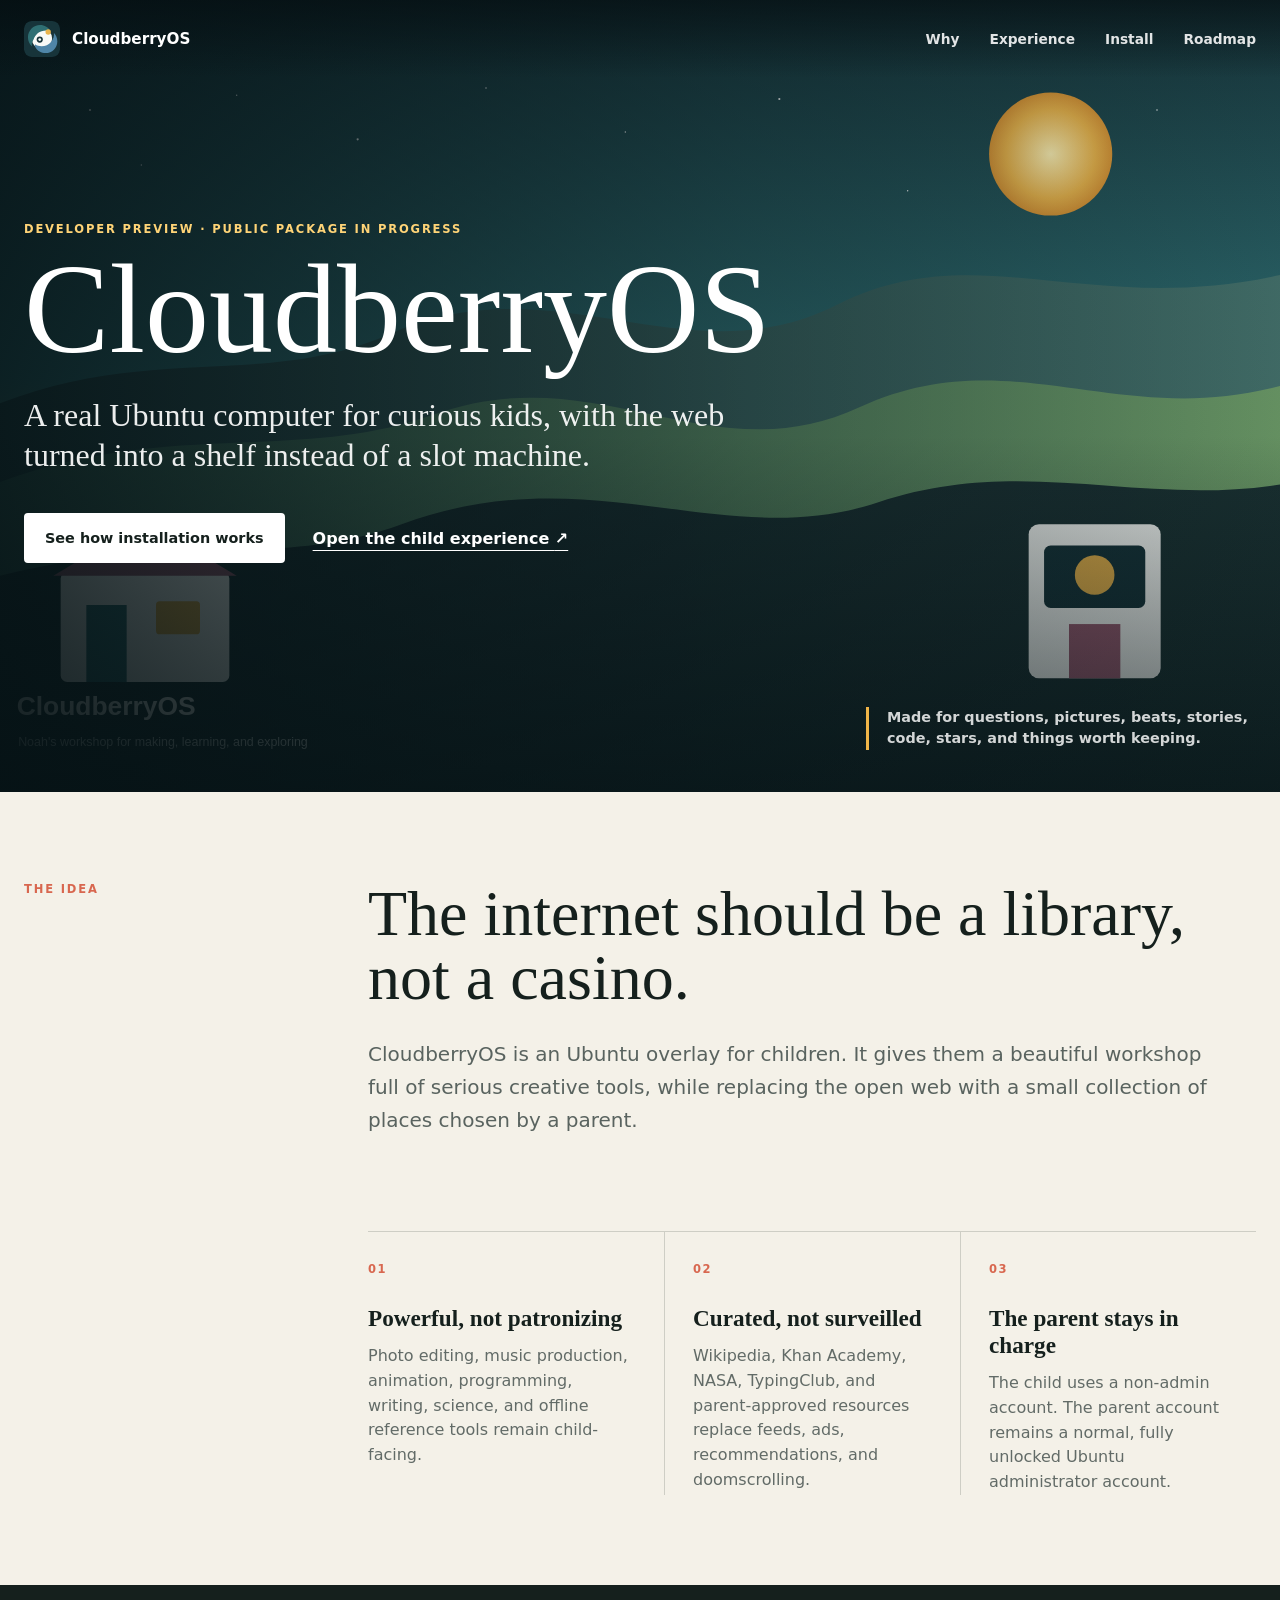
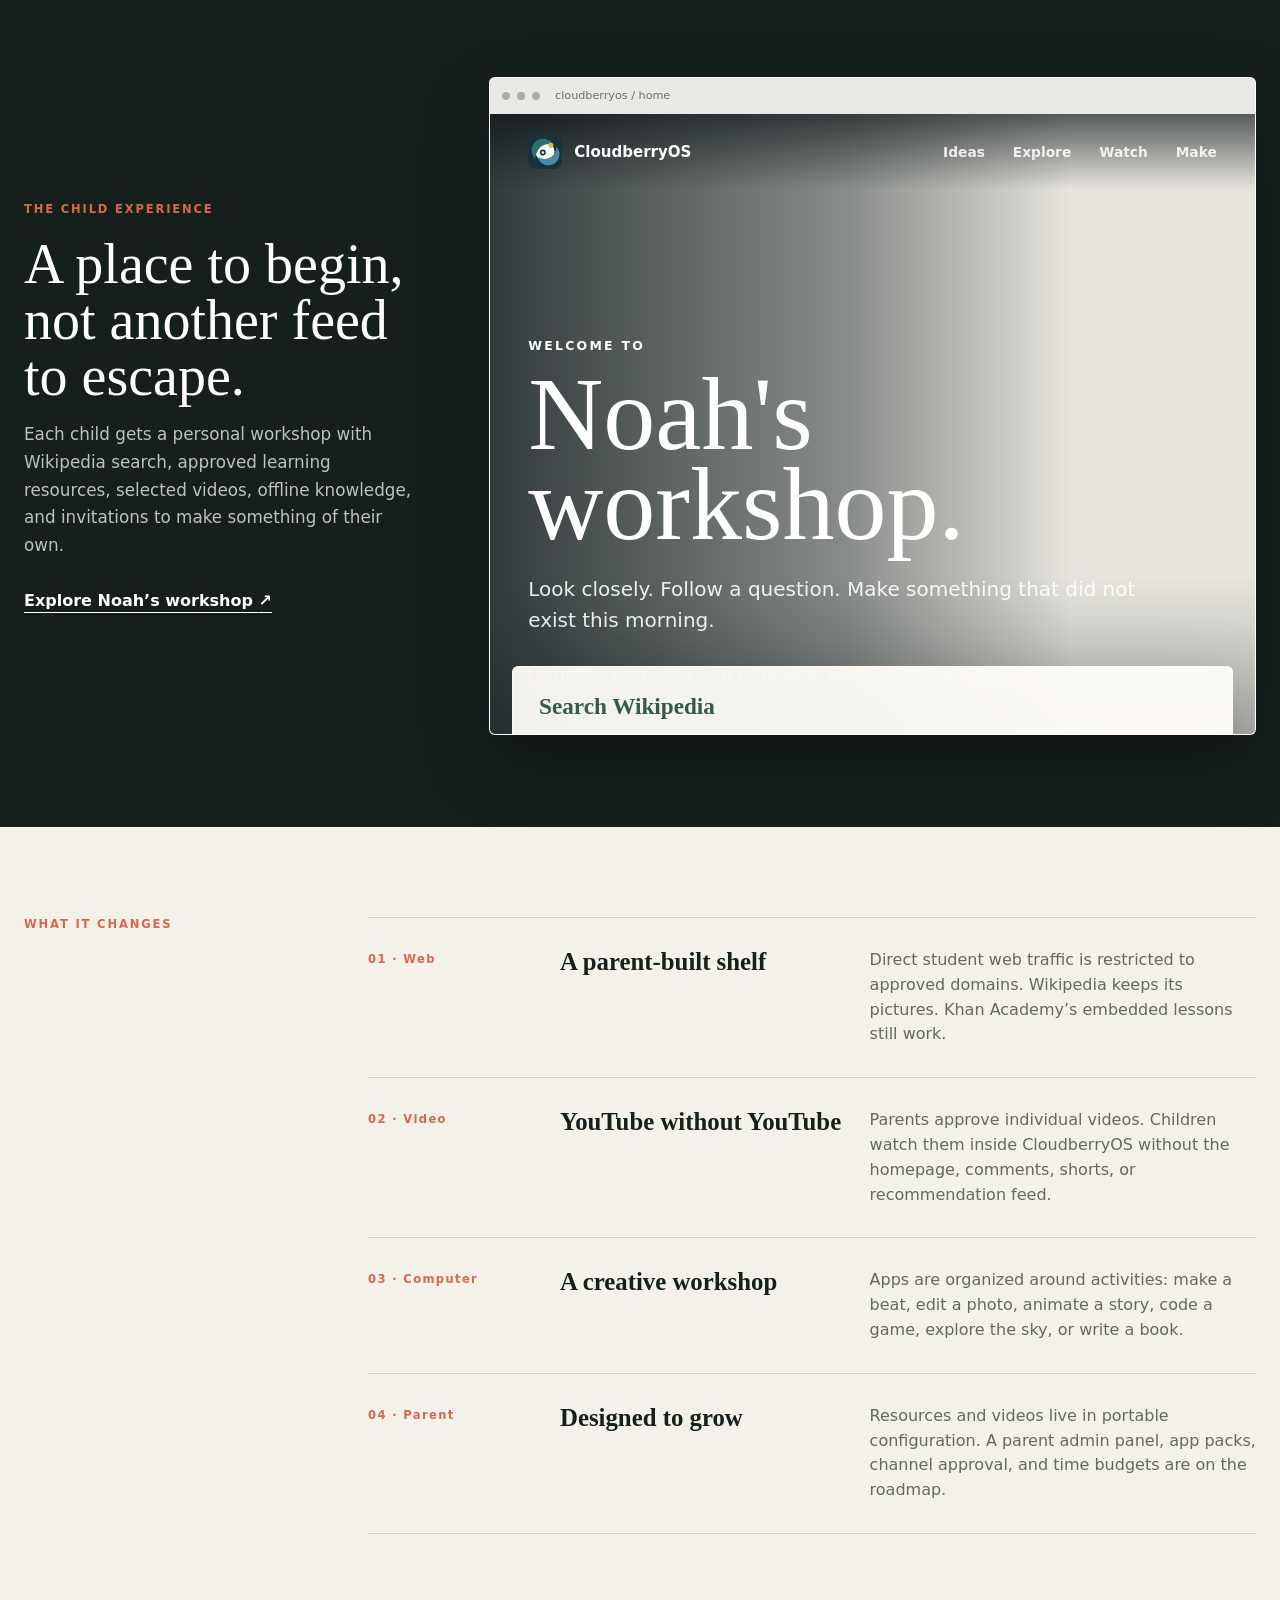
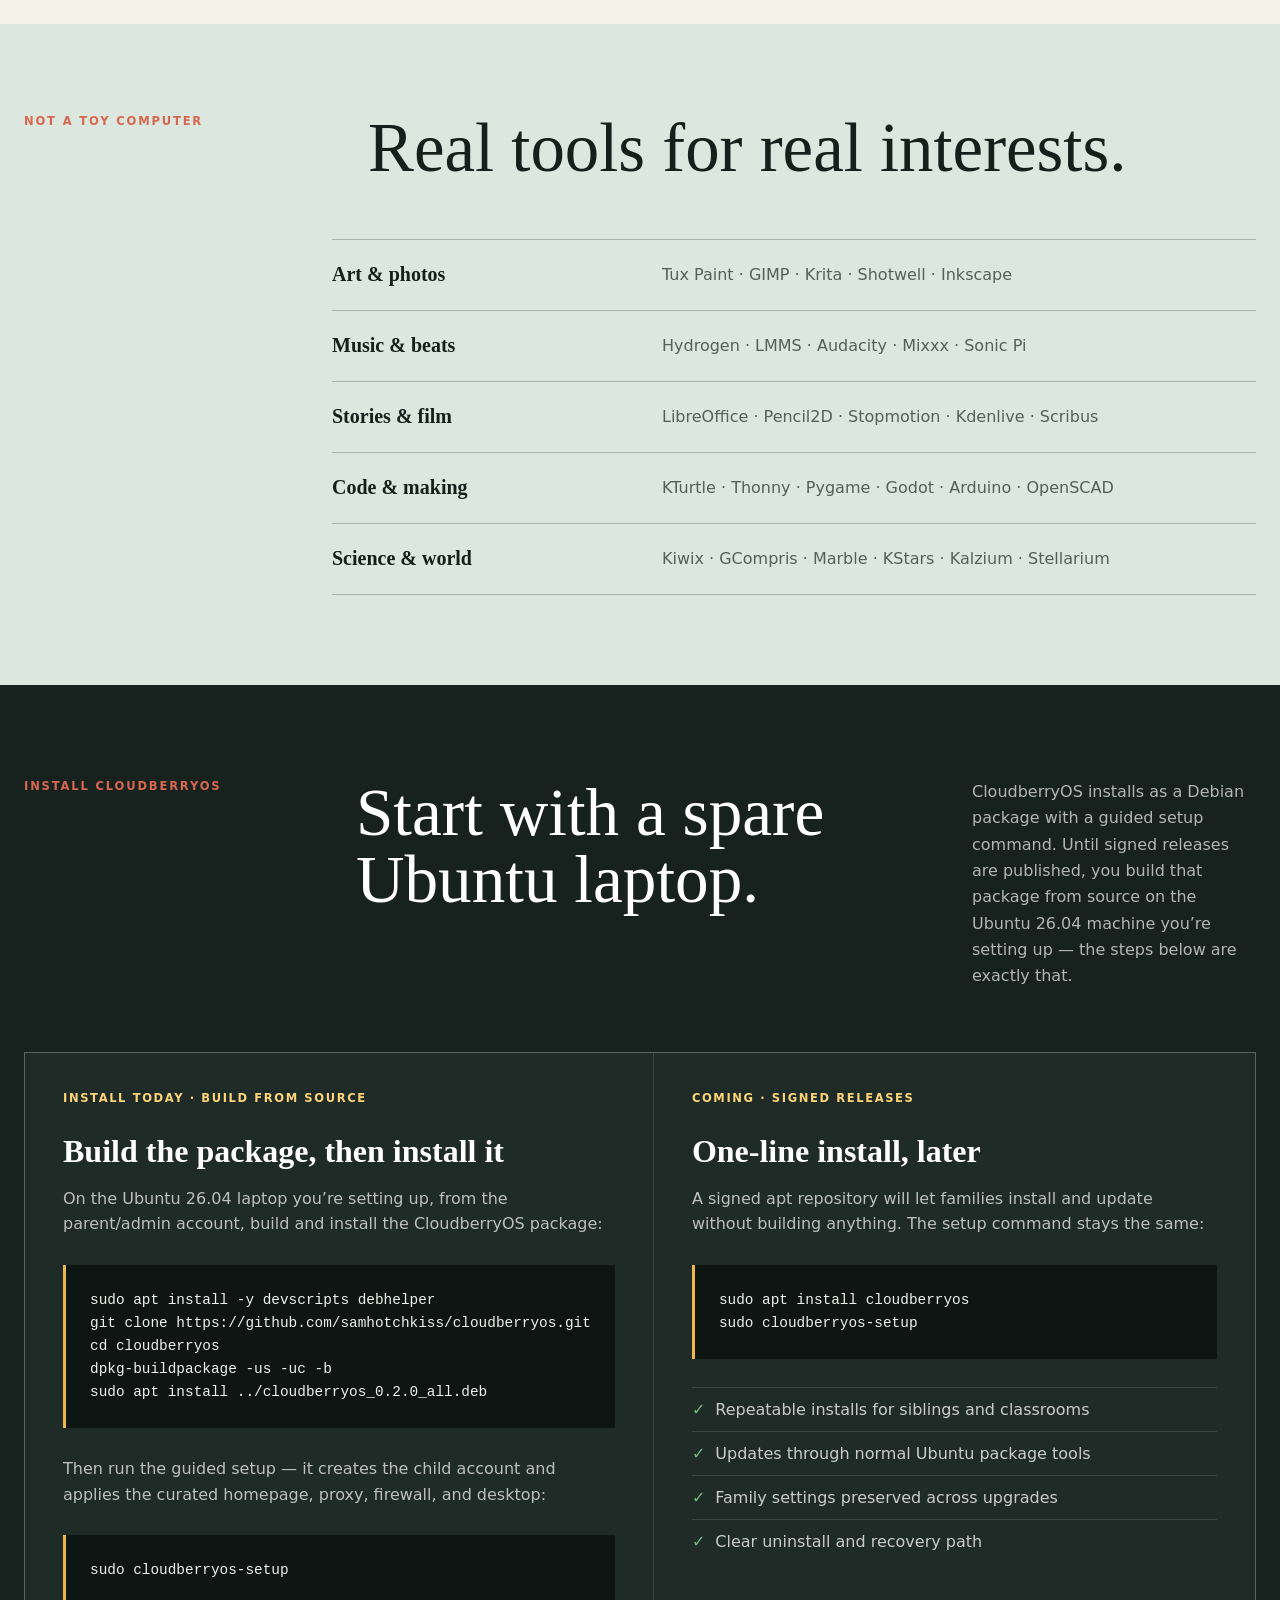
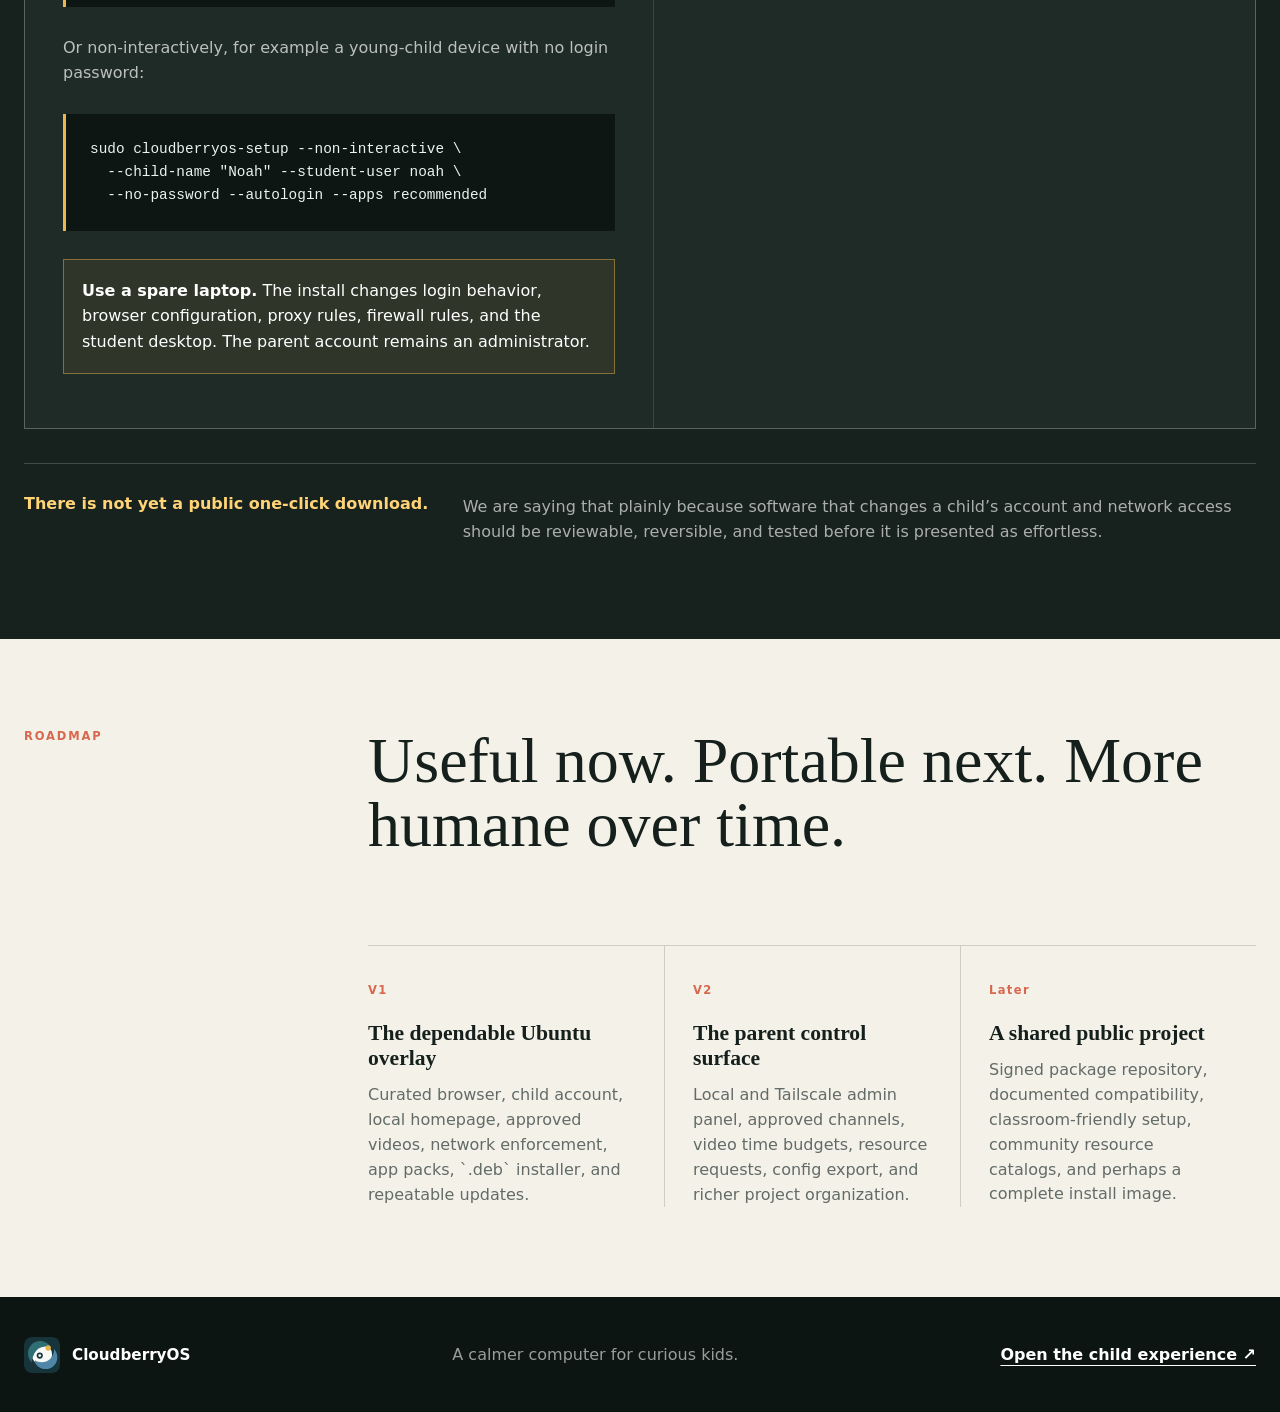
==== commit 373ac53e: "Redeploy: fast SVG hero, share card, light preview image Co-Authored-By: Claude Opus 4.8 (1M context" ====
--- a/index.html
+++ b/index.html
@@ -5,6 +5,25 @@
   <meta name="viewport" content="width=device-width, initial-scale=1" />
   <meta name="description" content="CloudberryOS turns Ubuntu into a calm, creative computer for children, with a curated web and a fully unlocked parent account." />
   <title>CloudberryOS — Ubuntu for curious kids</title>
+  <meta name="theme-color" content="#17343a" />
+  <link rel="canonical" href="https://cloudberryos.org/" />
+
+  <!-- Open Graph / social share card -->
+  <meta property="og:type" content="website" />
+  <meta property="og:site_name" content="CloudberryOS" />
+  <meta property="og:title" content="CloudberryOS — a calm computer for curious kids" />
+  <meta property="og:description" content="A curated Ubuntu computer for kids: the web as a shelf, not a slot machine. A curated homepage, parent-approved videos, and real creative tools." />
+  <meta property="og:url" content="https://cloudberryos.org/" />
+  <meta property="og:image" content="https://cloudberryos.org/assets/cloudberryos-og.png" />
+  <meta property="og:image:type" content="image/png" />
+  <meta property="og:image:width" content="1200" />
+  <meta property="og:image:height" content="630" />
+  <meta property="og:image:alt" content="CloudberryOS — the internet as a library, not a casino" />
+  <meta name="twitter:card" content="summary_large_image" />
+  <meta name="twitter:title" content="CloudberryOS — a calm computer for curious kids" />
+  <meta name="twitter:description" content="A curated Ubuntu computer for kids: the web as a shelf, not a slot machine." />
+  <meta name="twitter:image" content="https://cloudberryos.org/assets/cloudberryos-og.png" />
+
   <link rel="stylesheet" href="/assets/cloudberryos-public.css" />
 </head>
 <body>
--- a/assets/cloudberryos-public.css
+++ b/assets/cloudberryos-public.css
@@ -27,7 +27,8 @@
   background:
     linear-gradient(90deg, rgba(5, 17, 20, 0.84), rgba(5, 17, 20, 0.33) 58%, rgba(5, 17, 20, 0.08)),
     linear-gradient(0deg, rgba(5, 17, 20, 0.66), transparent 45%),
-    url("cloudberryos-wallpaper-3840.png") center / cover;
+    url("cloudberryos-wallpaper.svg") center / cover;
+  background-color: #17343a;
 }
 
 .nav {
